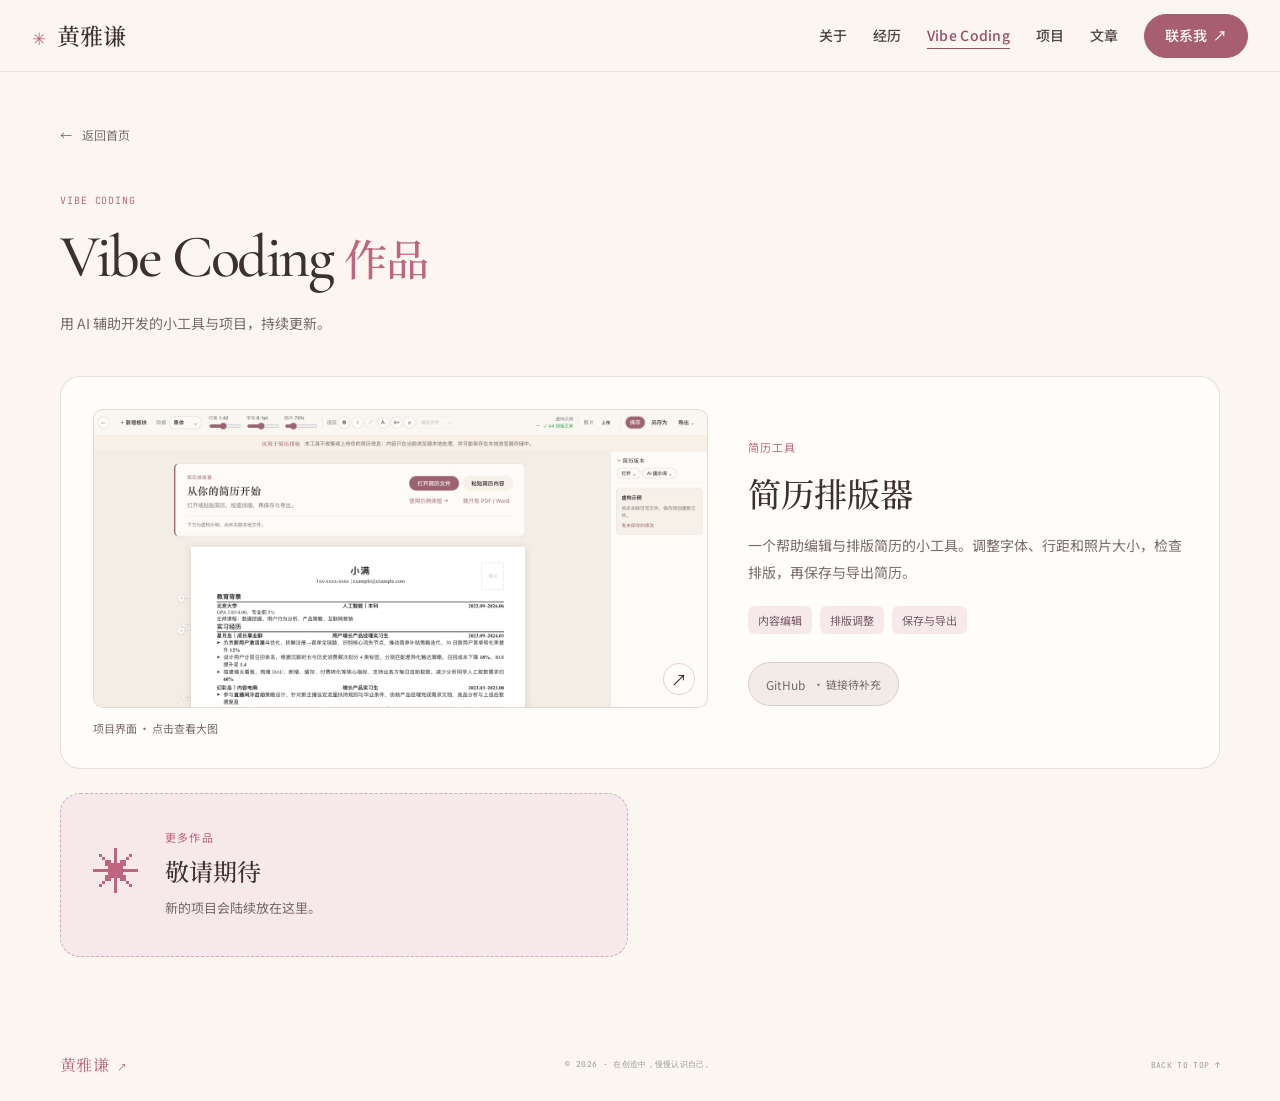
==== public/vibe-coding.html @ 6c808c5a "feat: add vibe coding portfolio page" ====
<!doctype html>
<html lang="zh-CN">
  <head>
    <meta charset="UTF-8" />
    <meta name="viewport" content="width=device-width, initial-scale=1" />
    <meta name="theme-color" content="#fbf7f0" />
    <meta name="description" content="黄雅谦的 Vibe Coding 作品，展示用 AI 辅助开发的简历排版器与持续更新的小工具。" />
    <title>Vibe Coding 作品 — 黄雅谦</title>
    <link rel="preconnect" href="https://fonts.googleapis.com" />
    <link rel="preconnect" href="https://fonts.gstatic.com" crossorigin />
    <link href="https://fonts.googleapis.com/css2?family=Cormorant+Garamond:ital,wght@0,400;0,500;0,600;1,500&family=JetBrains+Mono:wght@300;400;500&family=Noto+Sans+SC:wght@300;400;500;600&family=Noto+Serif+SC:wght@400;500;600&display=swap" rel="stylesheet" />
    <link rel="stylesheet" href="./css/styles.css?v=20261003-role-color" />
    <link rel="stylesheet" href="./css/vibe-coding.css?v=20261012" />
  </head>
  <body>
    <a class="skip-link" href="#main">跳到正文</a>
    <header class="site-header">
      <a class="brand" href="./index.html#about" aria-label="回到首页关于我">
        <span class="brand-mark" aria-hidden="true">✳</span>
        <span class="brand-name">黄雅谦</span>
      </a>
      <button class="menu-toggle" type="button" aria-label="打开导航" aria-expanded="false" aria-controls="site-nav">
        <span></span><span></span><span class="sr-only">打开导航</span>
      </button>
      <nav class="site-nav" id="site-nav" aria-label="主导航">
        <a href="./index.html#about">关于</a>
        <a href="./index.html#internships">经历</a>
        <a href="./vibe-coding.html" aria-current="page">Vibe Coding</a>
        <a href="./index.html#projects">项目</a>
        <a href="./index.html#articles">文章</a>
        <a class="nav-contact" href="./index.html#contact">联系我 <span aria-hidden="true">↗</span></a>
      </nav>
    </header>

    <main class="vibe-page section-pad" id="main">
      <a class="vibe-back" href="./index.html#ai-work"><span aria-hidden="true">←</span> 返回首页</a>
      <div class="vibe-heading">
        <p class="section-index">VIBE CODING</p>
        <h1>Vibe Coding <em>作品</em></h1>
        <p>用 AI 辅助开发的小工具与项目，持续更新。</p>
      </div>

      <section class="vibe-collection" aria-label="Vibe Coding 作品列表">
        <!-- 新增真实项目时，在敬请期待卡片之前添加项目卡片。 -->
        <article class="vibe-project" aria-labelledby="resume-title">
          <figure class="vibe-project-figure">
            <a class="vibe-screenshot" href="./assets/projects/resume-editor.png" target="_blank" rel="noopener noreferrer" aria-label="放大查看简历排版器截图" data-image-preview>
              <img src="./assets/projects/resume-editor.png" alt="简历排版器界面：顶部可调整字体、行距和照片大小，中间显示虚构示例简历，右侧为简历版本栏" width="2912" height="1408" fetchpriority="high" />
              <span class="vibe-zoom" aria-hidden="true">↗</span>
            </a>
            <figcaption>项目界面 · 点击查看大图</figcaption>
          </figure>
          <div class="vibe-project-copy">
            <p class="project-type">简历工具</p>
            <h2 id="resume-title">简历排版器</h2>
            <p>一个帮助编辑与排版简历的小工具。调整字体、行距和照片大小，检查排版，再保存与导出简历。</p>
            <div class="vibe-tags" aria-label="项目功能">
              <span>内容编辑</span><span>排版调整</span><span>保存与导出</span>
            </div>
            <!-- 收到真实仓库地址后，将此禁用按钮替换为链接；不使用空地址或 # 占位。 -->
            <button class="button vibe-github" type="button" disabled>GitHub <span>· 链接待补充</span></button>
          </div>
        </article>

        <article class="vibe-coming" aria-labelledby="coming-title">
          <span class="vibe-coming-mark" aria-hidden="true">✳</span>
          <div>
            <p class="project-type">更多作品</p>
            <h2 id="coming-title">敬请期待</h2>
            <p>新的项目会陆续放在这里。</p>
          </div>
        </article>
      </section>
    </main>

    <dialog class="vibe-lightbox" aria-labelledby="preview-title">
      <div class="vibe-lightbox-heading">
        <h2 id="preview-title">简历排版器 · 项目界面</h2>
        <button class="vibe-lightbox-close" type="button" autofocus>关闭 <span aria-hidden="true">×</span></button>
      </div>
      <img src="./assets/projects/resume-editor.png" alt="简历排版器的完整界面截图，使用虚构示例简历" width="2912" height="1408" />
    </dialog>

    <footer class="site-footer">
      <a href="./index.html#about" class="footer-brand">黄雅谦 <span>↗</span></a>
      <p>© <span id="year">2026</span> · 在创造中，慢慢认识自己。</p>
      <a href="#main" class="back-top">BACK TO TOP ↑</a>
    </footer>
    <script src="./js/main.js?v=20260925-experience"></script>
    <script src="./js/vibe-coding.js?v=20261012"></script>
  </body>
</html>
---- public/css/styles.css ----
:root {
  color-scheme: light;
  --paper: #fbf7f0;
  --white: #fffdf9;
  --ink: #3d3031;
  --muted: #786a69;
  --faint: #a69692;
  --line: rgba(75, 54, 52, .14);
  --line-rose: rgba(190, 101, 129, .28);
  --rose: #be6581;
  --rose-soft: #f6e8eb;
  --serif: "Cormorant Garamond", "Noto Serif SC", "Songti SC", serif;
  --cn-serif: "Noto Serif SC", "Songti SC", serif;
  --sans: "Noto Sans SC", system-ui, sans-serif;
  --mono: "JetBrains Mono", "SFMono-Regular", Consolas, monospace;
  --page: min(1160px, calc(100% - 64px));
}

*, *::before, *::after { box-sizing: border-box; }
html { scroll-behavior: smooth; scroll-padding-top: 76px; }
body { margin: 0; overflow-x: hidden; background: var(--paper); color: var(--ink); font-family: var(--sans); -webkit-font-smoothing: antialiased; }
::selection { color: var(--rose); background: rgba(190, 101, 129, .16); }
a { color: inherit; text-decoration: none; }
button { font: inherit; }
img, svg { display: block; max-width: 100%; }
.sr-only { position: absolute; width: 1px; height: 1px; padding: 0; margin: -1px; overflow: hidden; clip: rect(0, 0, 0, 0); white-space: nowrap; border: 0; }
.skip-link { position: fixed; z-index: 100; top: 12px; left: 12px; padding: 10px 14px; color: var(--white); background: var(--rose); transform: translateY(-160%); }
.skip-link:focus { transform: translateY(0); }
:focus-visible { outline: 2px solid var(--rose); outline-offset: 4px; }

.site-header { position: sticky; z-index: 30; top: 0; display: flex; align-items: center; justify-content: space-between; min-height: 72px; padding: 0 max(32px, calc((100vw - 1300px) / 2)); border-bottom: 1px solid rgba(75, 54, 52, .1); background: rgba(251, 247, 240, .92); backdrop-filter: blur(14px); }
.brand { display: inline-flex; align-items: baseline; gap: 11px; min-width: 250px; }
.brand-mark { color: var(--rose); font-size: 17px; }
.brand-name { color: var(--ink); font-family: var(--cn-serif); font-size: 23px; font-weight: 500; }
.site-nav { display: flex; align-items: center; gap: clamp(18px, 2vw, 28px); color: #4e4547; font-family: var(--sans); font-size: 14px; font-weight: 500; letter-spacing: .02em; line-height: 1.5; }
.site-nav a { display: inline-flex; min-height: 44px; align-items: center; white-space: nowrap; transition: color .2s ease, background .2s ease; }
.site-nav a:hover, .site-nav a:focus-visible { color: #9e4d6a; }
.site-nav .nav-contact { justify-content: center; padding: 9px 20px; border: 1px solid #a75e70; border-radius: 999px; color: var(--white); background: #a75e70; }
.site-nav .nav-contact:hover, .site-nav .nav-contact:focus-visible { border-color: #8e4d5e; color: var(--white); background: #8e4d5e; }
.nav-contact span { margin-left: 5px; }
.menu-toggle { display: none; }

h1 em, h2 em, h3 em { display: inline-block; color: var(--rose); font-family: var(--cn-serif); font-size: 1em; font-style: normal; font-weight: 500; letter-spacing: -.025em; line-height: 1.05; }
.section-pad { padding: 108px max(32px, calc((100vw - 1160px) / 2)); }
.section-index, .section-kicker, .project-type, .scroll-cue, .portrait-caption, .contact-side > span, .site-footer, .edit-note { font-family: var(--mono); font-size: 10px; font-weight: 400; letter-spacing: .09em; }
.section-index { margin: 0 0 18px; color: var(--rose); font-size: 9px; }
.section-index span { margin-left: 8px; color: #9a9a9a; }
.section-kicker { display: flex; align-items: center; gap: 13px; margin: 0 0 48px; color: var(--rose); font-size: 9px; }
.section-kicker i { width: 44px; height: 1px; background: var(--line-rose); }
.section-kicker span:last-child { color: #8a8a8a; }

.about { position: relative; display: flex; min-height: min(820px, calc(100svh - 72px)); flex-direction: column; justify-content: center; padding-top: 72px; padding-bottom: 110px; }
.about .section-kicker { gap: 10px; margin-bottom: 38px; color: #8f6970; font-size: 10px; }
.about .section-kicker span:first-child { font-family: var(--sans); font-size: 24px; line-height: .6; }
.about .section-kicker span:last-child { color: #817a77; }
.about-grid { display: grid; grid-template-columns: minmax(0, 1.22fr) minmax(280px, .78fr); align-items: center; gap: clamp(54px, 8vw, 110px); }
.portrait-card { position: relative; width: min(100%, 390px); aspect-ratio: 4 / 5; margin: 0 0 0 auto; padding: 18px; border: 1px solid #e7dacb; border-radius: 24px; background-color: #f4ecde; background-image: linear-gradient(rgba(160, 135, 116, .13) 1px, transparent 1px), linear-gradient(90deg, rgba(160, 135, 116, .13) 1px, transparent 1px); background-size: 24px 24px; box-shadow: 0 18px 40px rgba(78, 60, 52, .09); }
.portrait-art { position: relative; display: grid; width: 100%; height: calc(100% - 74px); place-items: center; overflow: hidden; border-radius: 16px; background: #f2e6e3; }
.portrait-photo { position: absolute; inset: 0; width: 100%; height: 100%; object-fit: cover; object-position: center 27%; }
.portrait-caption { position: absolute; right: 12px; bottom: 12px; z-index: 1; padding: 6px 8px; border-radius: 999px; color: #6b5d5b; background: rgba(255, 253, 249, .9); font-size: 8px; }
.portrait-corner { position: absolute; right: 18px; bottom: 16px; left: 18px; padding: 10px 16px; border: 1px solid #e8dfd3; border-radius: 14px; color: #7b6267; background: rgba(255, 253, 249, .97); font-family: var(--cn-serif); font-size: 11px; line-height: 1.6; box-shadow: 0 4px 12px rgba(78, 60, 52, .05); }
.about-copy { max-width: 650px; }
.about h1 { margin: 0; font-family: var(--cn-serif); font-size: clamp(28px, 2.6vw, 36px); font-weight: 400; letter-spacing: -.04em; line-height: 1.3; }
.about h1 em { color: #252122; }
.about-role { display: grid; grid-template-columns: max-content max-content; column-gap: .18em; row-gap: 4px; width: max-content; max-width: 100%; margin: 12px 0 0; color: #a75e70; font-family: var(--serif); font-size: clamp(46px, 5vw, 68px); font-weight: 500; letter-spacing: -.035em; line-height: .98; }
.about-role .role-product { grid-column: 1; grid-row: 1; }
.about-role .role-manager { grid-column: 2; grid-row: 1; }
.about-role .role-dot { grid-column: 1; grid-row: 2; justify-self: end; margin-right: .3em; font-style: italic; }
.about-role .role-project { grid-column: 2; grid-row: 2; font-style: italic; white-space: nowrap; }
.about-text { max-width: 650px; margin: 28px 0 0; color: #57514f; font-size: 15px; line-height: 1.8; }
.about-education { color: var(--ink); font-size: 16px; font-weight: 500; }
.about-experience { margin-top: 12px; }
.about-experience a { color: #716b6b; transition: color .2s ease; }
.about-experience a:hover, .about-experience a:focus-visible { color: #252122; }
.about-experience a:focus-visible { outline-color: #252122; }
.tag-list { display: flex; flex-wrap: wrap; gap: 8px; margin-top: 22px; }
.tag-list span { padding: 7px 13px; border: 1px solid #e2dad4; border-radius: 999px; color: #726c69; background: #f0ebe5; font-family: var(--sans); font-size: 11px; letter-spacing: .02em; }
.hero-actions { display: flex; flex-wrap: wrap; gap: 12px; margin-top: 32px; }
.hero-actions .button { min-height: 50px; padding-inline: 22px; border-radius: 999px; font-size: 13px; }
.hero-actions .button-primary { border-color: #2c2626; background: #2c2626; }
.hero-actions .button-primary:hover { border-color: #534849; background: #534849; }
.hero-actions .button-quiet { border-color: #ded5ce; color: #544e4c; background: transparent; }
.hero-actions .button-quiet:hover { border-color: #b9a9a5; color: #2c2626; background: #f5efea; }
.button { display: inline-flex; align-items: center; justify-content: center; gap: 16px; min-height: 44px; padding: 0 17px; border: 1px solid var(--rose); font-size: 12px; transition: background .2s ease, color .2s ease, transform .2s ease; }
.button:hover { transform: translateY(-2px); }
.button-primary { color: var(--white); background: var(--rose); }
.button-primary:hover { background: #a64f6d; }
.button-quiet { color: var(--rose); background: rgba(255, 255, 255, .4); }
.button-quiet:hover { color: var(--white); background: var(--rose); }
.scroll-cue { position: absolute; bottom: 28px; left: max(32px, calc((100vw - 1160px) / 2)); display: inline-flex; align-items: center; gap: 14px; color: #888; font-size: 8px; }
.scroll-cue i { display: grid; width: 26px; height: 26px; place-items: center; border: 1px solid var(--line-rose); border-radius: 50%; color: var(--rose); font-size: 14px; font-style: normal; }

@media (min-width: 1200px) {
  .about-education { white-space: nowrap; }
}

.section-heading h2, .articles-heading h2, .contact h2 { margin: 0; font-family: var(--cn-serif); font-size: clamp(40px, 5vw, 62px); font-weight: 400; letter-spacing: -.045em; line-height: 1.27; }

.internships { min-height: 650svh; padding: 0; scroll-margin-top: -76px; overflow: clip; border-top: 1px solid var(--line); background: #f7f1e9; }
.internships-sticky { position: sticky; top: 0; display: flex; width: 100%; height: 100svh; align-items: center; justify-content: center; overflow: hidden; }
.internships-heading { position: absolute; z-index: 10; top: clamp(76px, 8vh, 92px); left: 50%; width: min(520px, calc(100% - 48px)); text-align: center; transform: translateX(-50%); pointer-events: none; }
.internships-heading .section-index { justify-content: center; margin-bottom: 9px; }
.internships-heading h2 { margin: 0; font-family: var(--cn-serif); font-size: clamp(34px, 3vw, 40px); font-weight: 500; letter-spacing: -.045em; line-height: 1.08; }
.internships-heading > p:last-child { max-width: 460px; margin: 8px auto 0; color: #817472; font-size: 10px; line-height: 1.65; }

.experience-timeline { --timeline-count: 6; --timeline-inset: 8.333%; --timeline-progress: 0%; position: absolute; z-index: 14; right: 0; bottom: 0; left: 0; padding: 28px max(32px, calc((100vw - 1080px) / 2)) 12px; color: var(--muted); background: linear-gradient(to bottom, rgba(247, 241, 233, 0), rgba(247, 241, 233, .9) 32%, #f7f1e9 76%); }
.experience-timeline-heading { display: flex; justify-content: space-between; margin: 0 3px 10px; color: #756665; font-family: var(--sans); font-size: 10px; font-weight: 500; letter-spacing: .08em; line-height: 1.2; }
.experience-timeline-swipe { display: none; }
.experience-timeline-track { min-width: 0; }
.experience-timeline-list { position: relative; display: grid; grid-template-columns: repeat(var(--timeline-count), minmax(0, 1fr)); margin: 0; padding: 0; list-style: none; }
.experience-timeline-list::before, .experience-timeline-list::after { position: absolute; z-index: 0; top: 5px; left: var(--timeline-inset); height: 1px; content: ""; }
.experience-timeline-list::before { right: var(--timeline-inset); background: linear-gradient(90deg, rgba(190, 101, 129, .08), rgba(190, 101, 129, .38) 50%, rgba(190, 101, 129, .08)); }
.experience-timeline-list::after { width: var(--timeline-progress); background: linear-gradient(90deg, rgba(190, 101, 129, .28), var(--rose)); transition: width .32s ease; }
.experience-timeline-list li { min-width: 0; }
.experience-timeline-list a { position: relative; z-index: 1; display: grid; justify-items: center; min-width: 0; padding: 0 5px 2px; color: #756968; text-align: center; }
.experience-timeline-list a:focus-visible { border-radius: 6px; outline: 2px solid var(--rose); outline-offset: 2px; }
.experience-timeline-dot { position: relative; z-index: 1; width: 11px; height: 11px; border: 2px solid #f7f1e9; border-radius: 50%; background: #c99da9; box-shadow: 0 0 0 1px rgba(190, 101, 129, .42); transition: background .24s ease, box-shadow .24s ease, transform .24s ease; }
.experience-timeline-date { min-height: 14px; margin-top: 7px; color: #776969; font-family: var(--mono); font-size: 10px; font-weight: 400; line-height: 1.4; white-space: nowrap; transition: color .24s ease; }
.experience-date-range { display: none; }
.experience-timeline-list strong { overflow: hidden; max-width: 100%; margin-top: 2px; color: #685c5a; font-family: var(--sans); font-size: 13px; font-weight: 500; line-height: 1.4; text-overflow: ellipsis; white-space: nowrap; transition: color .24s ease, font-size .24s ease; }
.experience-timeline-list small { min-height: 15px; margin-top: 1px; color: #776568; font-size: 10px; font-weight: 500; line-height: 1.5; opacity: 0; transition: opacity .24s ease; }
.experience-timeline-list a:hover strong, .experience-timeline-list a[aria-current="true"] strong { color: var(--ink); }
.experience-timeline-list a:hover .experience-timeline-dot, .experience-timeline-list a[aria-current="true"] .experience-timeline-dot { background: var(--rose); box-shadow: 0 0 0 1px rgba(190, 101, 129, .62), 0 0 0 5px rgba(190, 101, 129, .12); transform: scale(1.12); }
.experience-timeline-list a[aria-current="true"] .experience-date-start { display: none; }
.experience-timeline-list a[aria-current="true"] .experience-date-range { display: inline; }
.experience-timeline-list a[aria-current="true"] .experience-timeline-date { color: #9e4d6a; }
.experience-timeline-list a[aria-current="true"] strong { font-size: 16px; font-weight: 600; }
.experience-timeline-list a[aria-current="true"] small { color: #9e4d6a; opacity: 1; }
.experience-timeline-list a.experience-education .experience-timeline-dot { background: #9990a9; box-shadow: 0 0 0 1px rgba(112, 98, 140, .42); }
.experience-timeline-list a.experience-education[aria-current="true"] .experience-timeline-dot, .experience-timeline-list a.experience-education:hover .experience-timeline-dot { background: #75658e; box-shadow: 0 0 0 1px rgba(112, 98, 140, .6), 0 0 0 5px rgba(112, 98, 140, .12); }
.experience-timeline-list a.experience-education[aria-current="true"] .experience-timeline-date, .experience-timeline-list a.experience-education[aria-current="true"] small { color: #75658e; }

.circular-gallery { --gallery-radius: 460px; position: relative; display: flex; width: 100%; height: 100%; align-items: center; justify-content: center; perspective: 2000px; }
.circular-gallery-ring { --gallery-rotation: 0deg; position: relative; width: 100%; height: 100%; transform: rotateY(var(--gallery-rotation)); transform-style: preserve-3d; will-change: transform; }
.circular-gallery-card { --item-angle: 0deg; --item-opacity: 1; --photo-fade-height: 26px; position: absolute; top: 50%; left: 50%; display: grid; grid-template-rows: 70% 30%; width: 300px; height: 400px; margin-top: -200px; margin-left: -150px; overflow: hidden; border: 1px solid rgba(190, 101, 129, .2); border-radius: 10px; opacity: var(--item-opacity); color: #3e3435; background: #fffdf9; box-shadow: 0 28px 72px rgba(58, 38, 45, .2); transform: rotateY(var(--item-angle)) translateZ(var(--gallery-radius)); transform-style: preserve-3d; transition: opacity .3s linear; will-change: transform, opacity; }
.circular-gallery-card:nth-child(1) { --item-angle: 0deg; }
.circular-gallery-card:nth-child(2) { --item-angle: -60deg; }
.circular-gallery-card:nth-child(3) { --item-angle: -120deg; }
.circular-gallery-card:nth-child(4) { --item-angle: -180deg; }
.circular-gallery-card:nth-child(5) { --item-angle: -240deg; }
.circular-gallery-card:nth-child(6) { --item-angle: -300deg; }
.circular-gallery-card > img { position: relative; z-index: 0; width: 100%; height: 100%; min-height: 0; object-fit: cover; }
.circular-gallery-card::before { position: absolute; z-index: 1; top: calc(70% - var(--photo-fade-height)); right: 0; left: 0; height: var(--photo-fade-height); pointer-events: none; content: ""; background: linear-gradient(to bottom, transparent, rgba(255, 253, 249, .25) 40%, rgba(255, 253, 249, .72) 75%, #fffdf9); -webkit-backdrop-filter: blur(5px); backdrop-filter: blur(5px); -webkit-mask-image: linear-gradient(to bottom, transparent, #000 45%); mask-image: linear-gradient(to bottom, transparent, #000 45%); }
.circular-gallery-badge { position: absolute; z-index: 2; top: 12px; left: 12px; padding: 5px 8px; border: 1px solid rgba(190, 101, 129, .2); border-radius: 999px; color: #6f555d; background: rgba(255, 253, 249, .92); box-shadow: 0 5px 16px rgba(58, 38, 45, .1); font-family: var(--sans); font-size: 8px; font-weight: 600; letter-spacing: .04em; line-height: 1; backdrop-filter: blur(8px); }
.circular-gallery-card.is-education .circular-gallery-badge { border-color: rgba(112, 98, 140, .3); color: #66577e; background: rgba(249, 247, 253, .94); }
.circular-gallery-card.is-education .circular-gallery-meta { color: #75658e; }
.circular-gallery-caption { position: relative; z-index: 1; min-height: 0; padding: 11px 16px 12px; color: #3e3435; background: #fffdf9; }
.circular-gallery-meta { margin: 0 0 4px; color: #9b6b79; font-family: var(--mono); font-size: 7px; font-weight: 500; letter-spacing: .06em; line-height: 1.2; }
.circular-gallery-caption h3 { overflow: hidden; margin: 0; color: #3e3435; font-family: var(--cn-serif); font-size: 19px; font-weight: 600; letter-spacing: -.025em; line-height: 1.08; text-overflow: ellipsis; white-space: nowrap; }
.circular-gallery-caption em { display: block; overflow: hidden; margin-top: 3px; color: #6e5f5e; font-family: var(--sans); font-size: 10px; font-style: normal; font-weight: 500; line-height: 1.25; text-overflow: ellipsis; white-space: nowrap; }
.circular-gallery-outcome { display: -webkit-box; overflow: hidden; margin: 6px 0 0; color: #7b6c69; font-size: 8px; line-height: 1.4; -webkit-box-orient: vertical; -webkit-line-clamp: 2; }

.internships.gallery-reduced { min-height: auto; padding: 108px max(32px, calc((100vw - 1160px) / 2)); }
.internships.gallery-reduced .internships-sticky { position: static; display: block; height: auto; overflow: visible; }
.internships.gallery-reduced .internships-heading { position: static; width: auto; margin-bottom: 44px; transform: none; }
.internships.gallery-reduced .experience-timeline { position: static; width: min(1060px, 100%); margin: 0 auto 42px; padding: 0; background: none; }
.internships.gallery-reduced .experience-date-start { display: none; }
.internships.gallery-reduced .experience-date-range { display: inline; }
.internships.gallery-reduced .experience-timeline-list small { opacity: 1; }
.internships.gallery-reduced .circular-gallery { height: auto; perspective: none; }
.internships.gallery-reduced .circular-gallery-ring { display: grid; grid-template-columns: repeat(2, minmax(0, 300px)); justify-content: center; gap: 24px; transform: none; }
.internships.gallery-reduced .circular-gallery-card { position: relative; top: auto; left: auto; width: 100%; height: 400px; margin: 0; opacity: 1; transform: none; }

.ai-work { border-top: 1px solid var(--line); }
.section-heading, .articles-heading { display: grid; grid-template-columns: 1fr minmax(220px, .48fr); align-items: end; gap: 60px; margin-bottom: 45px; }
.section-heading h2, .articles-heading h2 { font-size: clamp(42px, 5.3vw, 66px); }
.section-intro, .articles-heading > p { max-width: 380px; margin: 0 0 7px; color: #747474; font-size: 13px; line-height: 1.9; }
.ai-work-note { position: relative; display: grid; grid-template-columns: 90px 1fr auto; align-items: center; gap: 28px; min-height: 190px; padding: 34px 42px; border: 1px solid var(--line-rose); background: rgba(255, 253, 249, .67); }
.ai-work-mark { display: grid; width: 70px; height: 70px; place-items: center; border: 1px solid var(--line-rose); border-radius: 50%; color: var(--rose); font-family: var(--serif); font-size: 35px; }
.ai-work-note .project-type { margin: 0 0 10px; color: var(--rose); font-size: 8px; letter-spacing: .11em; }
.ai-work-note h3 { margin: 0 0 8px; font-family: var(--cn-serif); font-size: 23px; font-weight: 400; }
.ai-work-note > div > p:last-child { margin: 0; color: #777; font-size: 12px; line-height: 1.8; }
.ai-work-index { align-self: end; color: #aa9594; font-family: var(--mono); font-size: 9px; letter-spacing: .12em; }

.work { border-top: 1px solid var(--line); }
.projects-grid { display: grid; grid-template-columns: repeat(2, minmax(0, 1fr)); gap: 18px; align-items: stretch; }
.project { min-width: 0; }
.project-feature { border: 1px solid rgba(23, 23, 23, .13); background: rgba(255, 255, 255, .5); }
.project-copy { display: flex; height: 100%; flex-direction: column; padding: clamp(24px, 2.8vw, 34px); }
.project-type { margin: 0 0 19px; color: var(--rose); font-size: 9px; letter-spacing: .11em; }
.project-copy h3 { margin: 0 0 17px; font-family: var(--cn-serif); font-size: clamp(28px, 3vw, 38px); font-weight: 400; line-height: 1.35; }
.project-copy h3 em { font-size: .82em; }
.project-copy > p:not(.project-type) { margin: 0; color: #625c5c; font-size: 13px; line-height: 1.85; }
.project-details { display: grid; grid-template-columns: 1fr 1fr; gap: 15px; margin-top: auto; padding-top: 24px; border-top: 1px solid var(--line); }
.project-details div { display: grid; gap: 6px; }
.project-details span { color: #777070; font-family: var(--mono); font-size: 9px; }
.project-details strong { color: #3f393a; font-size: 11px; font-weight: 400; }
.project-button { align-self: flex-start; margin-top: 24px; }
.edit-note { margin: 23px 0 0; color: #999; font-size: 8px; letter-spacing: .03em; }
.edit-note span { margin-right: 6px; color: var(--rose); }

.articles { border-top: 1px solid var(--line); background: #f7f1e9; }
.articles-heading { margin-bottom: 38px; }
.article-empty { display: flex; align-items: center; gap: 20px; padding: 28px 30px; border: 1px dashed var(--line-rose); color: #777; background: rgba(255, 253, 249, .56); }
.article-empty > span { color: var(--rose); font-family: var(--cn-serif); font-size: 30px; }
.article-empty h3 { margin: 0 0 5px; color: var(--ink); font-family: var(--cn-serif); font-size: 19px; font-weight: 400; }
.article-empty p { margin: 0; font-size: 11px; line-height: 1.8; }

.contact { position: relative; display: grid; grid-template-columns: 1fr minmax(180px, .35fr); gap: 50px; overflow: hidden; border-top: 1px solid var(--line); background: #f4e8e7; }
.contact-mark { position: absolute; top: -127px; right: 11%; color: rgba(198, 111, 137, .06); font-size: 380px; line-height: 1; pointer-events: none; }
.contact-copy, .contact-side { position: relative; z-index: 1; }
.contact h2 { font-size: clamp(44px, 6.6vw, 78px); line-height: 1.23; }
.contact-copy > p:not(.section-index) { margin: 20px 0 22px; color: #777; font-size: 12px; }
.contact-button { min-width: 195px; justify-content: space-between; }
.contact-side { align-self: end; display: grid; gap: 0; margin-bottom: 6px; }
.contact-side > span { margin-bottom: 15px; color: #999; font-size: 8px; }
.contact-side a { display: flex; justify-content: space-between; padding: 12px 0; border-bottom: 1px solid rgba(23, 23, 23, .12); color: #595959; font-family: var(--serif); font-size: 17px; transition: color .2s ease; }
.contact-side a:hover { color: var(--rose); }
.contact-side a i { color: var(--rose); font-family: var(--sans); font-size: 11px; font-style: normal; }
.contact-handle { display: grid; gap: 5px; margin: 14px 0 0; color: #8b7778; font-family: var(--mono); font-size: 9px; letter-spacing: .08em; }
.contact-handle strong { color: var(--ink); font-family: var(--serif); font-size: 17px; font-weight: 400; letter-spacing: .04em; }
.contact-side small { margin-top: 11px; color: #999; font-size: 9px; }
.site-footer { display: flex; align-items: center; justify-content: space-between; gap: 18px; min-height: 72px; padding: 10px max(32px, calc((100vw - 1160px) / 2)); color: #999; font-size: 8px; letter-spacing: .04em; }
.site-footer p { margin: 0; }
.footer-brand { color: var(--rose); font-family: var(--serif); font-size: 16px; }
.footer-brand span { margin-left: 4px; font-family: var(--sans); font-size: 10px; }
.back-top { transition: color .2s ease; }
.back-top:hover { color: var(--rose); }

.reveal { opacity: 0; transform: translateY(18px); transition: opacity .7s ease, transform .7s cubic-bezier(.2, .7, .2, 1); }
.reveal.is-visible { opacity: 1; transform: translateY(0); }
.project-feature.reveal { transition: opacity .7s ease, transform .7s cubic-bezier(.2, .7, .2, 1), translate .28s ease, box-shadow .28s ease, border-color .28s ease; }

@media (hover: hover) and (prefers-reduced-motion: no-preference) {
  .project-feature:hover { translate: 0 -3px; border-color: rgba(190, 101, 129, .38); box-shadow: 0 14px 32px rgba(58, 38, 45, .08); }
}

@media (max-width: 1020px) {
  .site-header { min-height: 64px; padding-inline: 24px; }
  .brand { min-width: auto; }
  .menu-toggle { display: flex; flex-direction: column; align-items: flex-end; justify-content: center; gap: 5px; width: 44px; height: 44px; padding: 10px; border: 1px solid rgba(190, 101, 129, .55); color: #9e4d6a; background: transparent; }
  .menu-toggle > span:not(.sr-only) { width: 20px; height: 1px; background: currentColor; transition: transform .2s ease; }
  .menu-toggle[aria-expanded="true"] > span:first-child { transform: translateY(3px) rotate(45deg); }
  .menu-toggle[aria-expanded="true"] > span:nth-child(2) { transform: translateY(-3px) rotate(-45deg); }
  .site-nav { position: absolute; top: calc(100% + 1px); right: 0; left: 0; display: none; align-items: stretch; flex-direction: column; gap: 0; padding: 8px 24px 16px; border-bottom: 1px solid var(--line); background: var(--paper); box-shadow: 0 14px 24px rgba(74, 49, 51, .08); }
  .site-nav.is-open { display: flex; }
  .site-nav a { min-height: 48px; padding: 13px 0; border-bottom: 1px solid rgba(23, 23, 23, .08); font-size: 16px; }
  .site-nav .nav-contact { margin-top: 10px; padding: 12px; border: 1px solid rgba(190, 101, 129, .55); text-align: center; }
  .section-pad { padding: 88px 8vw; }
  .projects-grid { grid-template-columns: 1fr; }
  .about { min-height: auto; padding-top: 62px; padding-bottom: 106px; }
  .about-grid { grid-template-columns: minmax(0, 1.22fr) minmax(220px, .78fr); gap: 50px; }
  .about-role { font-size: clamp(38px, 4.4vw, 46px); }
  .internships { padding: 0; }
  .internships-sticky { padding: 0; }
  .project-copy { padding: 24px; }
  .site-footer { padding-inline: 8vw; }
}

@media (max-width: 820px) {
  .about-grid { grid-template-columns: 1fr; gap: 40px; }
  .portrait-card { width: min(78%, 340px); margin-inline: auto; }
  .circular-gallery { --gallery-radius: 340px; }
}

@media (min-width: 641px) and (max-width: 980px) {
  .experience-timeline-list a[aria-current="true"] .experience-date-range { font-size: clamp(8px, 1.1vw, 9px); }
}

@media (min-width: 641px) and (max-height: 780px) {
  .internships-heading { top: 72px; }
  .experience-timeline { padding-top: 18px; padding-bottom: 8px; }
  .experience-timeline-heading { margin-bottom: 6px; }
  .circular-gallery-card { top: 54%; width: 220px; height: 293px; margin-top: -146.5px; margin-left: -110px; }
  .circular-gallery-badge { top: 8px; left: 8px; padding: 4px 7px; font-size: 7px; }
  .circular-gallery-caption { padding: 8px 12px 9px; }
  .circular-gallery-meta { margin-bottom: 3px; font-size: 6px; }
  .circular-gallery-caption h3 { font-size: 16px; }
  .circular-gallery-caption em { margin-top: 2px; font-size: 9px; }
  .circular-gallery-outcome { margin-top: 4px; font-size: 7px; line-height: 1.35; -webkit-line-clamp: 1; }
}

@media (min-width: 641px) and (max-height: 680px) {
  .internships-heading > p:last-child { display: none; }
  .circular-gallery-card { --photo-fade-height: 18px; width: 190px; height: 253px; margin-top: -126.5px; margin-left: -95px; }
  .circular-gallery-outcome { display: none; }
}

@media (max-width: 640px) {
  :root { --page: calc(100% - 40px); }
  html { scroll-padding-top: 62px; }
  .site-header { min-height: 62px; padding-inline: 20px; }
  .brand { gap: 8px; }
  .brand-mark { font-size: 14px; }
  .brand-name { font-size: 20px; }
  .site-nav { padding-inline: 20px; }
  .section-pad { padding: 72px 20px; }
  .about { padding-top: 48px; padding-bottom: 87px; }
  .section-kicker { gap: 9px; margin-bottom: 32px; font-size: 8px; }
  .section-kicker i { width: 26px; }
  .about-grid { grid-template-columns: 1fr; gap: 38px; }
  .about .section-kicker { margin-bottom: 26px; }
  .about-copy { padding-inline: 4px; }
  .about h1 { font-size: clamp(28px, 7vw, 34px); }
  .about-role { margin-top: 10px; font-size: clamp(30px, 8.5vw, 42px); }
  .about-text { margin-top: 22px; font-size: 15px; line-height: 1.8; }
  .about-education { font-size: 16px; }
  .about-experience { margin-top: 12px; }
  .tag-list { gap: 6px; margin-top: 20px; }
  .tag-list span { padding: 7px 11px; font-size: 10px; }
  .hero-actions { align-items: stretch; flex-direction: column; max-width: 280px; margin-top: 22px; }
  .button { justify-content: space-between; }
  .portrait-card { width: min(90%, 340px); margin-inline: auto; }
  .portrait-corner { right: 18px; bottom: 16px; left: 18px; padding: 8px 12px; font-size: 10px; }
  .scroll-cue { bottom: 24px; left: 20px; gap: 9px; font-size: 7px; }
  .scroll-cue i { width: 22px; height: 22px; }
  .internships { min-height: 650svh; padding: 0; scroll-margin-top: -62px; }
  .internships-sticky { padding: 0; }
  .section-heading h2, .articles-heading h2 { font-size: clamp(37px, 11vw, 53px); }
  .section-intro, .articles-heading > p { font-size: 12px; }
  .internships-heading { top: 72px; width: calc(100% - 40px); }
  .internships-heading .section-index { margin-bottom: 7px; font-size: 7px; }
  .internships-heading h2 { font-size: 30px; }
  .internships-heading > p:last-child { max-width: 340px; margin-top: 7px; font-size: 9px; line-height: 1.6; }
  .experience-timeline { padding: 21px 0 8px; }
  .experience-timeline-heading { margin: 0 16px 7px; font-size: 9px; }
  .experience-timeline-direction { display: none; }
  .experience-timeline-swipe { display: inline; }
  .experience-timeline-track { overflow-x: auto; overscroll-behavior-inline: contain; scrollbar-color: rgba(190, 101, 129, .45) transparent; scrollbar-width: thin; }
  .experience-timeline-list { min-width: calc(var(--timeline-count) * 132px); padding-bottom: 3px; }
  .experience-timeline-list a { padding-inline: 3px; }
  .experience-timeline-date { margin-top: 6px; font-size: 9px; }
  .experience-timeline-list a[aria-current="true"] .experience-date-range { font-size: 8px; }
  .experience-timeline-list strong { font-size: 12px; }
  .experience-timeline-list a[aria-current="true"] strong { font-size: 14px; }
  .experience-timeline-list small { font-size: 9px; }
  .circular-gallery { --gallery-radius: 220px; perspective: 1600px; }
  .circular-gallery-card { top: 55%; width: 250px; height: 334px; margin-top: -167px; margin-left: -125px; backface-visibility: hidden; }
  .circular-gallery-badge { top: 9px; left: 9px; padding: 4px 7px; font-size: 7px; }
  .circular-gallery-caption { padding: 9px 12px 10px; }
  .circular-gallery-meta { margin-bottom: 3px; font-size: 6px; }
  .circular-gallery-caption h3 { font-size: 17px; }
  .circular-gallery-caption em { margin-top: 2px; font-size: 9px; }
  .circular-gallery-outcome { margin-top: 4px; font-size: 7px; line-height: 1.35; -webkit-line-clamp: 1; }
  .internships.gallery-reduced { min-height: auto; padding: 72px 20px; }
  .internships.gallery-reduced .circular-gallery-ring { grid-template-columns: minmax(0, 300px); }
  .internships.gallery-reduced .circular-gallery-card { top: auto; left: auto; width: 100%; height: 400px; margin: 0; }
  .section-heading, .articles-heading { grid-template-columns: 1fr; gap: 17px; margin-bottom: 32px; }
  .ai-work-note { grid-template-columns: 1fr auto; gap: 18px; padding: 25px 21px; }
  .ai-work-mark { width: 48px; height: 48px; font-size: 25px; }
  .ai-work-note > div { grid-column: 1 / -1; grid-row: 2; }
  .ai-work-index { grid-column: 2; grid-row: 1; }
  .ai-work-note h3 { font-size: 20px; }
  .project-copy { padding: 24px 18px; }
  .project-copy h3 { font-size: 28px; }
  .project-details { gap: 10px; }
  .edit-note { font-size: 7px; line-height: 1.7; }
  .article-empty { align-items: flex-start; padding: 20px; }
  .contact { grid-template-columns: 1fr; gap: 40px; }
  .contact-mark { top: -75px; right: -20px; font-size: 250px; }
  .contact h2 { font-size: clamp(42px, 12vw, 62px); }
  .contact-side { max-width: 320px; }
  .site-footer { align-items: flex-start; flex-wrap: wrap; gap: 10px 16px; padding: 17px 20px; font-size: 7px; }
  .site-footer p { order: 3; flex-basis: 100%; }
}

@media (max-width: 640px) and (max-height: 700px) {
  .internships-heading { top: 68px; }
  .internships-heading > p:last-child { display: none; }
  .experience-timeline { padding-top: 14px; padding-bottom: 5px; }
  .circular-gallery-card { top: 54%; width: 220px; height: 294px; margin-top: -147px; margin-left: -110px; }
  .internships.gallery-reduced .circular-gallery-card { top: auto; }
}

@media (prefers-reduced-motion: reduce) {
  *, *::before, *::after { scroll-behavior: auto !important; animation-duration: .01ms !important; animation-iteration-count: 1 !important; transition-duration: .01ms !important; }
  .reveal { opacity: 1; transform: none; }
}
---- public/css/vibe-coding.css ----
/* 首页入口和独立作品页共用全站颜色、字体与导航。 */
.vibe-home-preview { display: grid; grid-template-columns: minmax(0, 1fr) minmax(0, 1fr); align-items: center; gap: 40px; padding: 28px; border: 1px solid var(--line-rose); border-radius: 18px; background: var(--white); }
.vibe-home-image { overflow: hidden; border: 1px solid var(--line); border-radius: 10px; }
.vibe-home-image img { width: 100%; height: auto; }
.vibe-home-preview .project-type { margin-bottom: 12px; }
.vibe-home-preview h3 { margin: 0 0 12px; font-family: var(--cn-serif); font-size: 28px; font-weight: 500; }
.vibe-home-preview p:not(.project-type) { margin: 0 0 24px; color: var(--muted); font-size: 13px; line-height: 1.9; }
.vibe-home-preview .button { border-radius: 999px; }

.vibe-page { min-height: calc(100svh - 144px); padding-top: 40px; padding-bottom: 72px; }
.vibe-back { display: inline-flex; align-items: center; gap: 10px; min-height: 44px; color: var(--muted); font-size: 12px; }
.vibe-back:hover { color: var(--rose); }
.vibe-heading { margin: 38px 0 40px; }
.vibe-heading .section-index { margin-bottom: 14px; font-size: 10px; }
.vibe-heading h1 { margin: 0; font-family: var(--serif); font-size: clamp(42px, 4.7vw, 64px); font-weight: 500; letter-spacing: -.04em; line-height: 1.2; }
.vibe-heading h1 em { font-size: .72em; }
.vibe-heading > p:last-child { margin: 18px 0 0; color: var(--muted); font-size: 14px; line-height: 1.8; }
.vibe-page + .site-footer { border-top: 1px solid var(--line); }
.vibe-page ~ .site-footer .back-top { white-space: nowrap; }
.site-nav a[aria-current="page"] { color: #9e4d6a; text-decoration: underline; text-underline-offset: 7px; }
.vibe-collection { display: grid; gap: 24px; }
.vibe-project { display: grid; grid-template-columns: minmax(0, 1.4fr) minmax(0, 1fr); align-items: center; gap: 40px; padding: 32px; border: 1px solid var(--line); border-radius: 20px; background: var(--white); }
.vibe-project-figure { min-width: 0; margin: 0; }
.vibe-screenshot { position: relative; display: block; overflow: hidden; border: 1px solid var(--line); border-radius: 10px; background: var(--paper); cursor: zoom-in; }
.vibe-screenshot img { width: 100%; height: auto; }
.vibe-zoom { position: absolute; right: 12px; bottom: 12px; display: grid; width: 32px; height: 32px; place-items: center; border: 1px solid var(--line-rose); border-radius: 50%; color: var(--ink); background: var(--white); transition: background .2s ease; }
.vibe-screenshot:hover .vibe-zoom { background: var(--rose-soft); }
.vibe-project-figure figcaption { margin-top: 12px; color: var(--muted); font-size: 11px; }
.vibe-project-copy { min-width: 0; padding-block: 8px; }
.vibe-project-copy .project-type { margin-bottom: 16px; font-family: var(--sans); font-size: 11px; }
.vibe-project-copy h2 { margin: 0 0 16px; font-family: var(--cn-serif); font-size: clamp(26px, 2.6vw, 34px); font-weight: 500; line-height: 1.35; }
.vibe-project-copy > p:not(.project-type) { margin: 0; color: var(--muted); font-size: 14px; line-height: 1.95; }
.vibe-tags { display: flex; flex-wrap: wrap; gap: 8px; margin: 20px 0 28px; }
.vibe-tags span { padding: 6px 10px; border-radius: 6px; color: #775c65; background: var(--rose-soft); font-size: 11px; }
.vibe-github { gap: 8px; border-radius: 999px; }
.vibe-github:disabled { border-color: #d9ceca; color: #786a69; background: #f2ece6; cursor: not-allowed; transform: none; }
.vibe-github span { font-size: 11px; }
.vibe-coming { display: flex; align-items: center; gap: 24px; width: min(100%, 568px); min-height: 164px; padding: 28px 32px; border: 1px dashed #cfadba; border-radius: 20px; background: var(--rose-soft); }
.vibe-coming-mark { color: var(--rose); font-family: var(--serif); font-size: 48px; }
.vibe-coming .project-type { margin-bottom: 8px; font-family: var(--sans); font-size: 11px; }
.vibe-coming h2 { margin: 0 0 8px; font-family: var(--cn-serif); font-size: 24px; font-weight: 500; }
.vibe-coming p:last-child { margin: 0; color: var(--muted); font-size: 13px; line-height: 1.8; }

.vibe-lightbox { width: min(1440px, calc(100vw - 32px)); max-height: calc(100svh - 32px); padding: 18px; border: 1px solid var(--line-rose); border-radius: 16px; color: var(--ink); background: var(--white); }
.vibe-lightbox::backdrop { background: rgba(40, 30, 34, .65); }
.vibe-lightbox-heading { display: flex; align-items: center; justify-content: space-between; gap: 12px; margin-bottom: 16px; }
.vibe-lightbox-heading h2 { margin: 0; font-size: 14px; font-weight: 500; }
.vibe-lightbox-close { display: inline-flex; align-items: center; gap: 10px; flex-shrink: 0; min-height: 44px; padding: 0 14px; border: 1px solid var(--line); border-radius: 999px; color: var(--ink); background: var(--paper); cursor: pointer; }
.vibe-lightbox-close span { font-size: 20px; }
.vibe-lightbox > img { width: 100%; height: auto; border: 1px solid var(--line); border-radius: 8px; }
html.vibe-preview-open { overflow: hidden; }

@media (max-width: 800px) {
  .vibe-page { padding: 28px 24px 56px; }
  .vibe-heading { margin: 28px 0 32px; }
  .vibe-project { grid-template-columns: 1fr; gap: 24px; padding: 24px; }
  .vibe-project-copy { padding: 0; }
  .vibe-home-preview { grid-template-columns: 1fr; gap: 24px; }
}
@media (max-width: 520px) {
  .vibe-page { padding-inline: 20px; }
  .vibe-heading h1 { font-size: 42px; }
  .vibe-heading h1 em { display: block; margin-top: 6px; }
  .vibe-project { gap: 20px; padding: 18px; }
  .vibe-project-copy > p:not(.project-type) { font-size: 13px; }
  .vibe-coming { gap: 18px; padding: 24px; }
  .vibe-home-preview { padding: 20px; }
  .vibe-lightbox { padding: 12px; }
  .vibe-lightbox-heading h2 { font-size: 12px; }
}
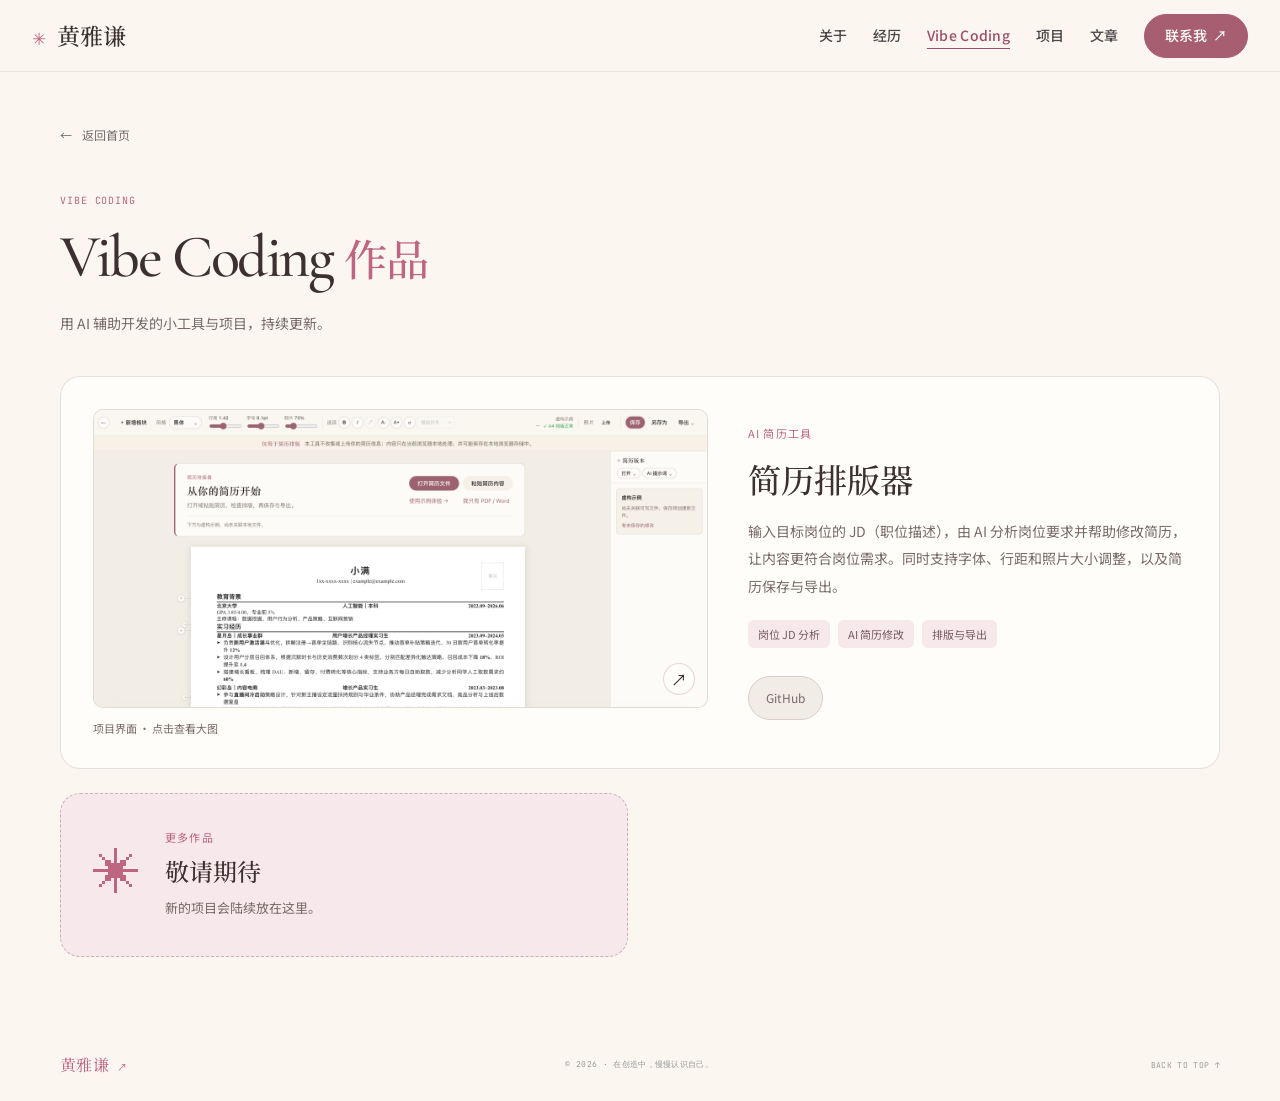
==== commit 97b6523d: "fix: clarify AI resume tool capabilities" ====
--- a/public/vibe-coding.html
+++ b/public/vibe-coding.html
@@ -4,7 +4,7 @@
     <meta charset="UTF-8" />
     <meta name="viewport" content="width=device-width, initial-scale=1" />
     <meta name="theme-color" content="#fbf7f0" />
-    <meta name="description" content="黄雅谦的 Vibe Coding 作品，展示用 AI 辅助开发的简历排版器与持续更新的小工具。" />
+    <meta name="description" content="黄雅谦的 Vibe Coding 作品，展示根据岗位 JD 进行 AI 分析与简历修改、支持排版与导出的简历工具，以及持续更新的小工具。" />
     <title>Vibe Coding 作品 — 黄雅谦</title>
     <link rel="preconnect" href="https://fonts.googleapis.com" />
     <link rel="preconnect" href="https://fonts.gstatic.com" crossorigin />
@@ -51,14 +51,14 @@
             <figcaption>项目界面 · 点击查看大图</figcaption>
           </figure>
           <div class="vibe-project-copy">
-            <p class="project-type">简历工具</p>
+            <p class="project-type">AI 简历工具</p>
             <h2 id="resume-title">简历排版器</h2>
-            <p>一个帮助编辑与排版简历的小工具。调整字体、行距和照片大小，检查排版，再保存与导出简历。</p>
+            <p>输入目标岗位的 JD（职位描述），由 AI 分析岗位要求并帮助修改简历，让内容更符合岗位需求。同时支持字体、行距和照片大小调整，以及简历保存与导出。</p>
             <div class="vibe-tags" aria-label="项目功能">
-              <span>内容编辑</span><span>排版调整</span><span>保存与导出</span>
+              <span>岗位 JD 分析</span><span>AI 简历修改</span><span>排版与导出</span>
             </div>
             <!-- 收到真实仓库地址后，将此禁用按钮替换为链接；不使用空地址或 # 占位。 -->
-            <button class="button vibe-github" type="button" disabled>GitHub <span>· 链接待补充</span></button>
+            <button class="button vibe-github" type="button" disabled>GitHub</button>
           </div>
         </article>
 
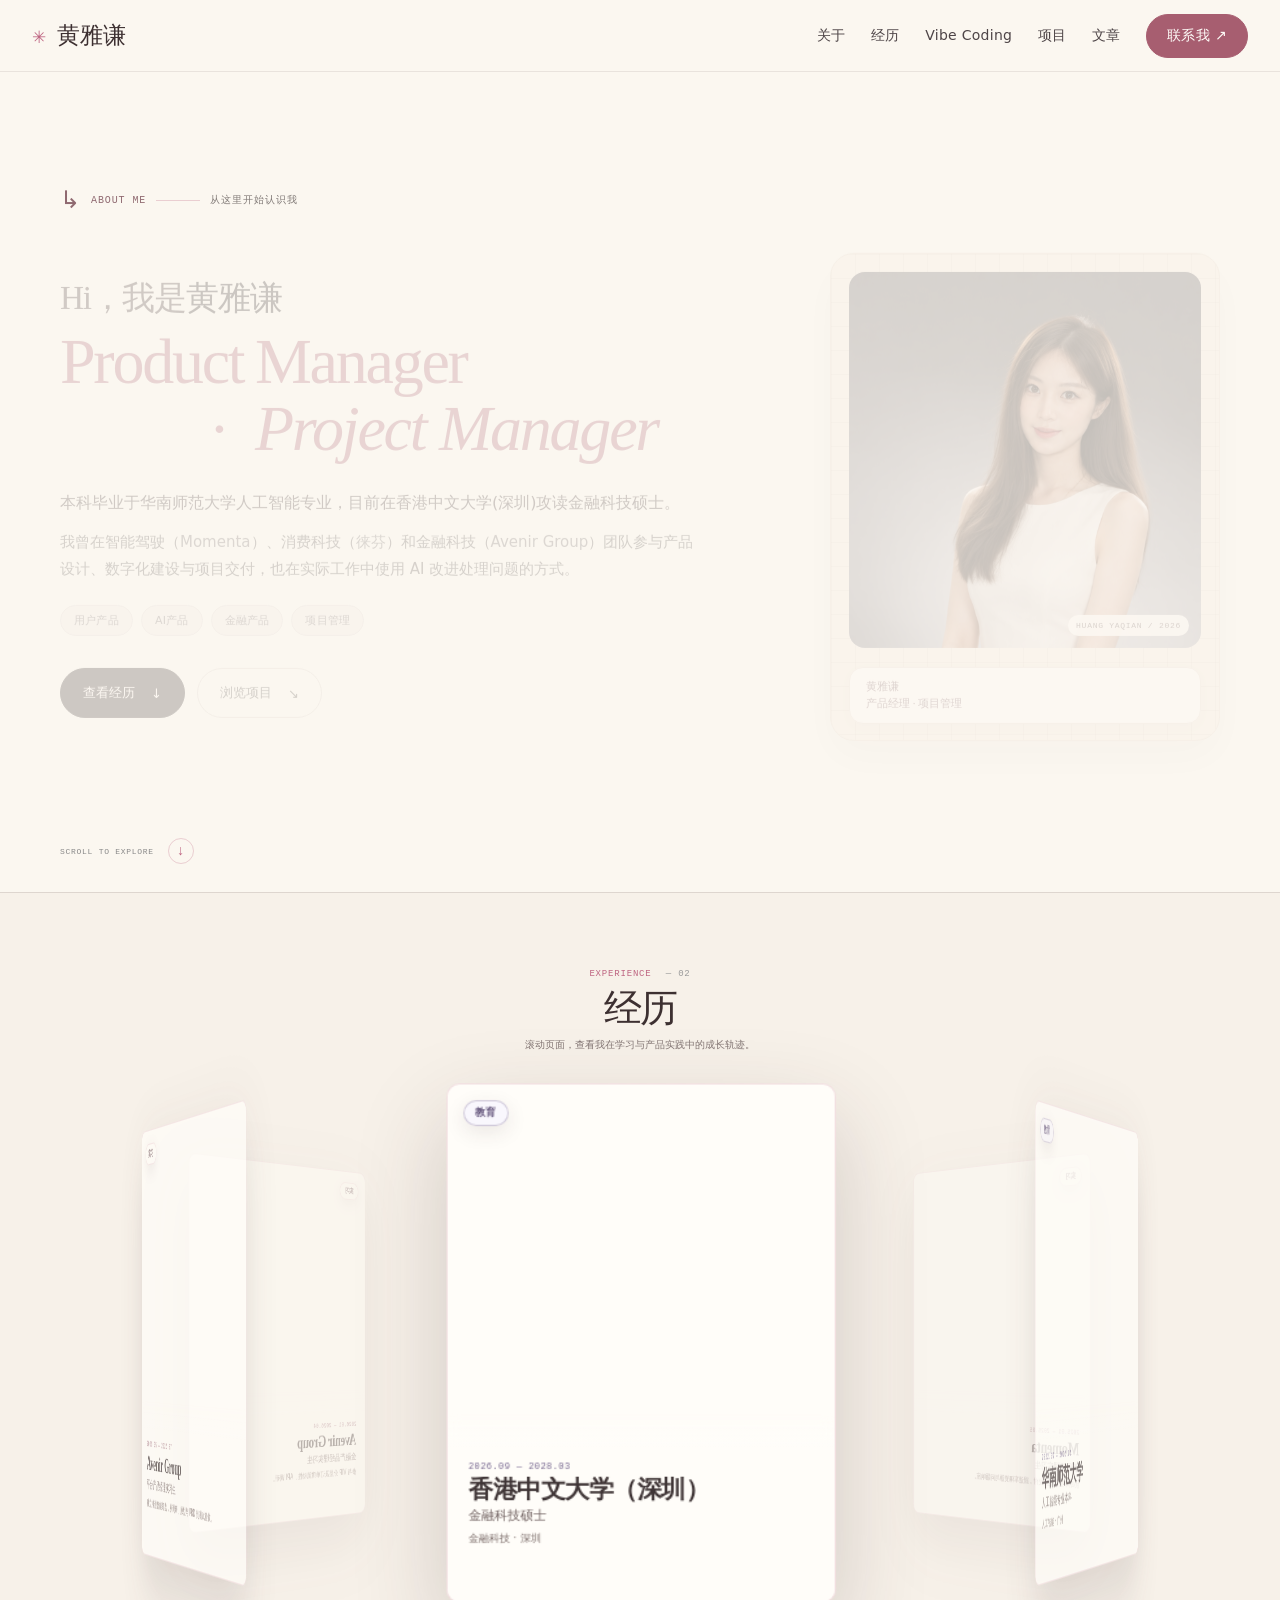
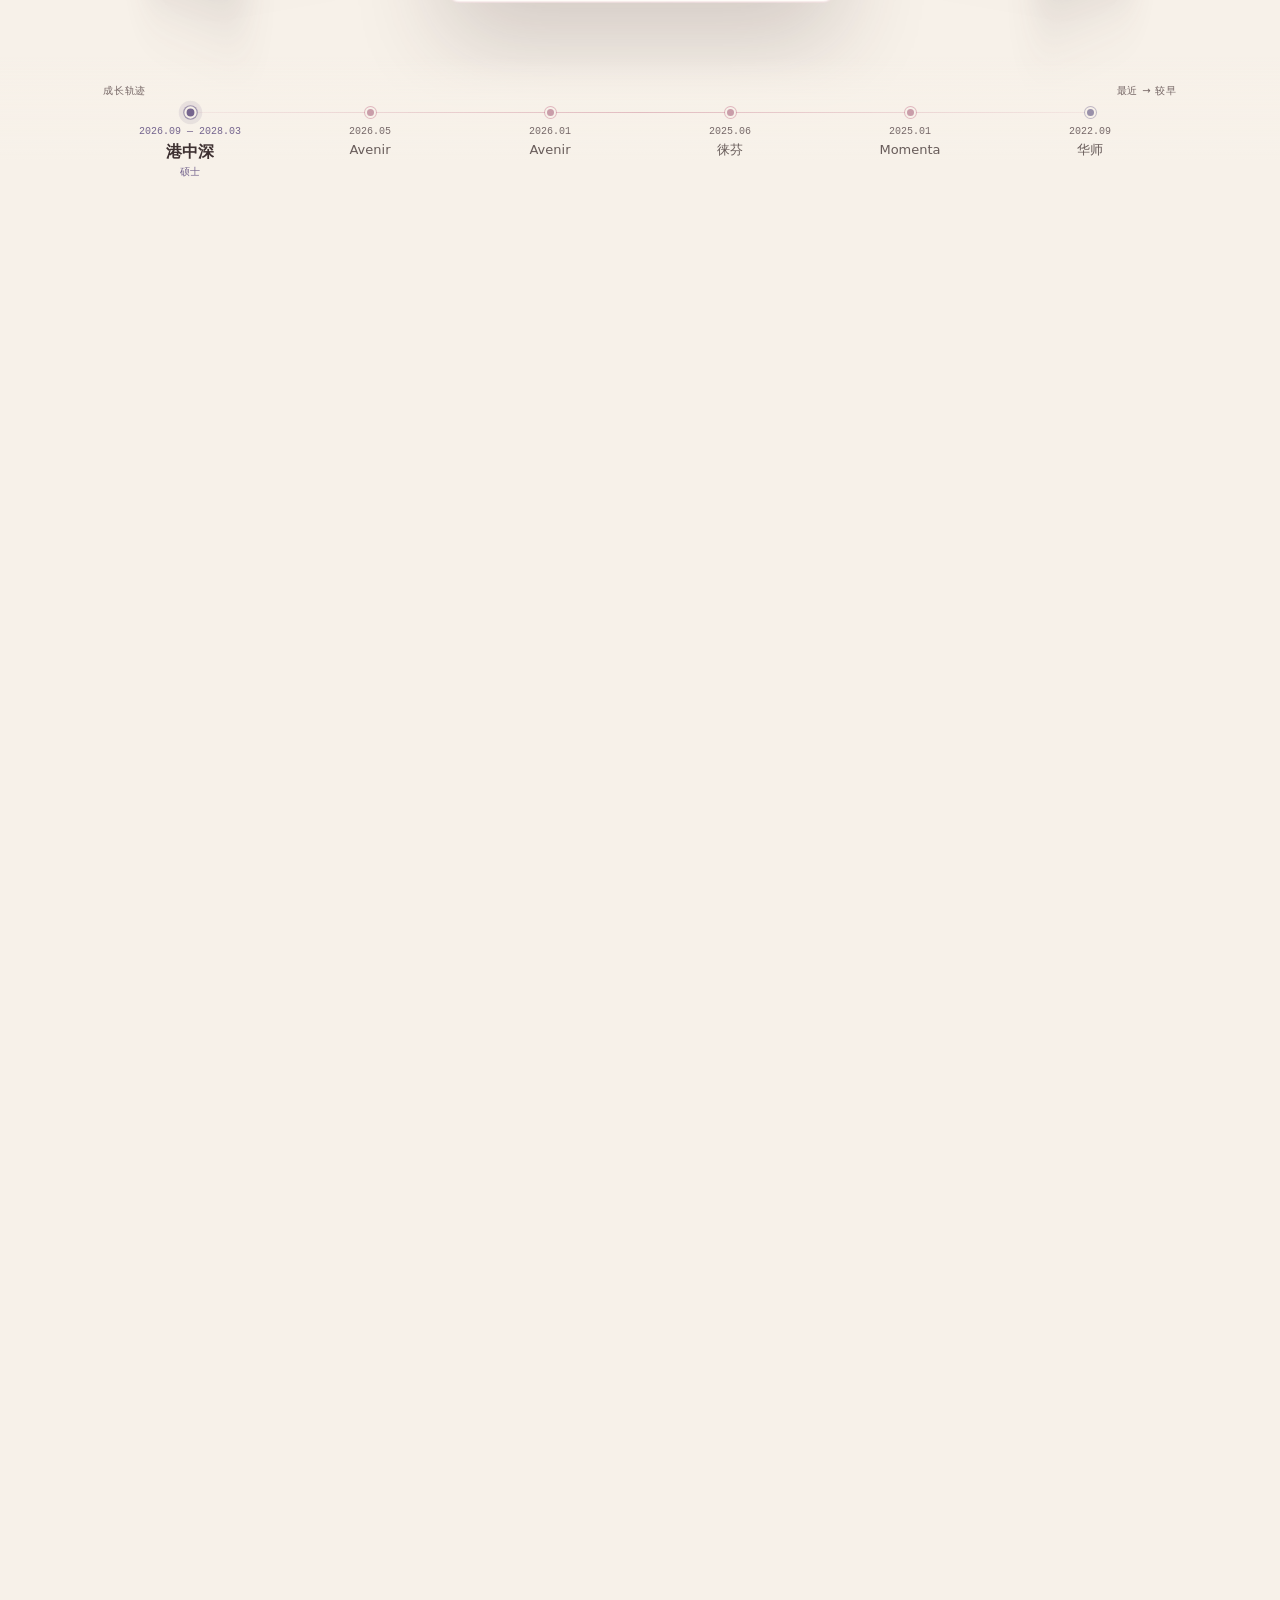
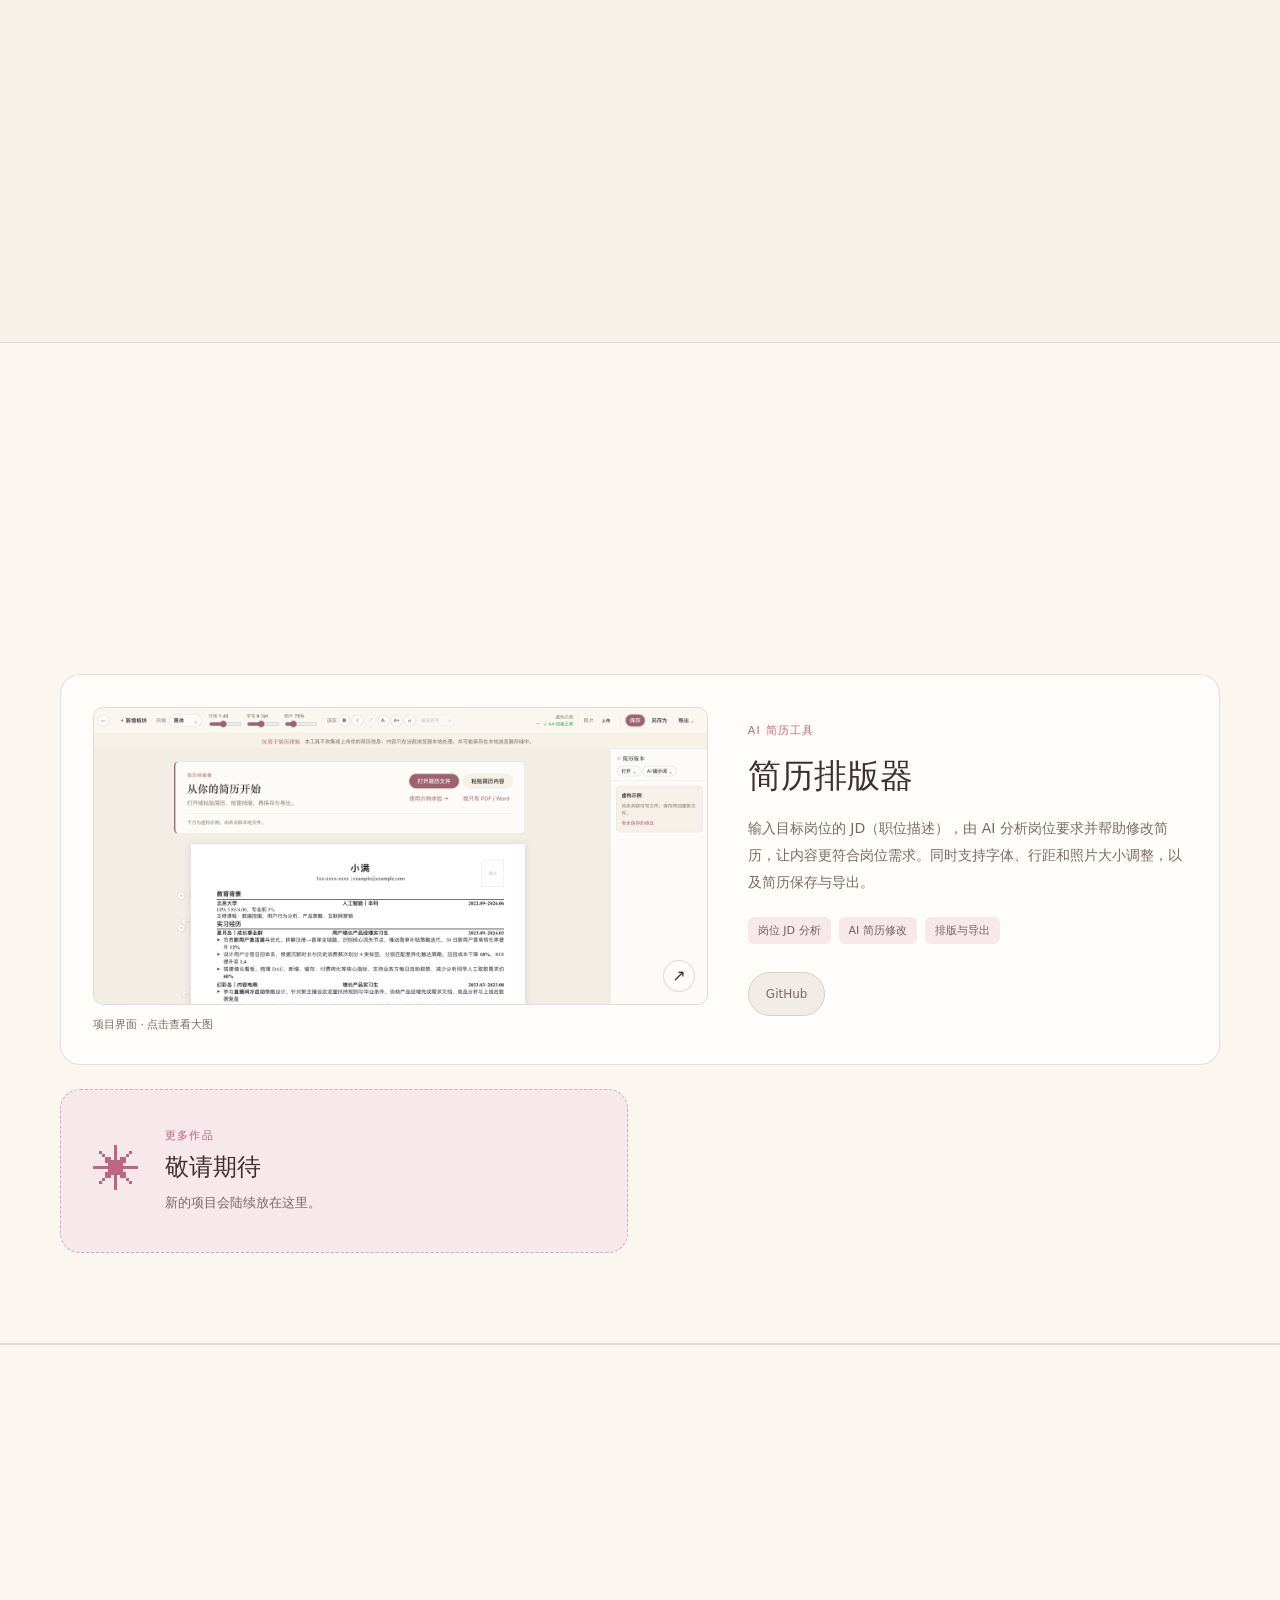
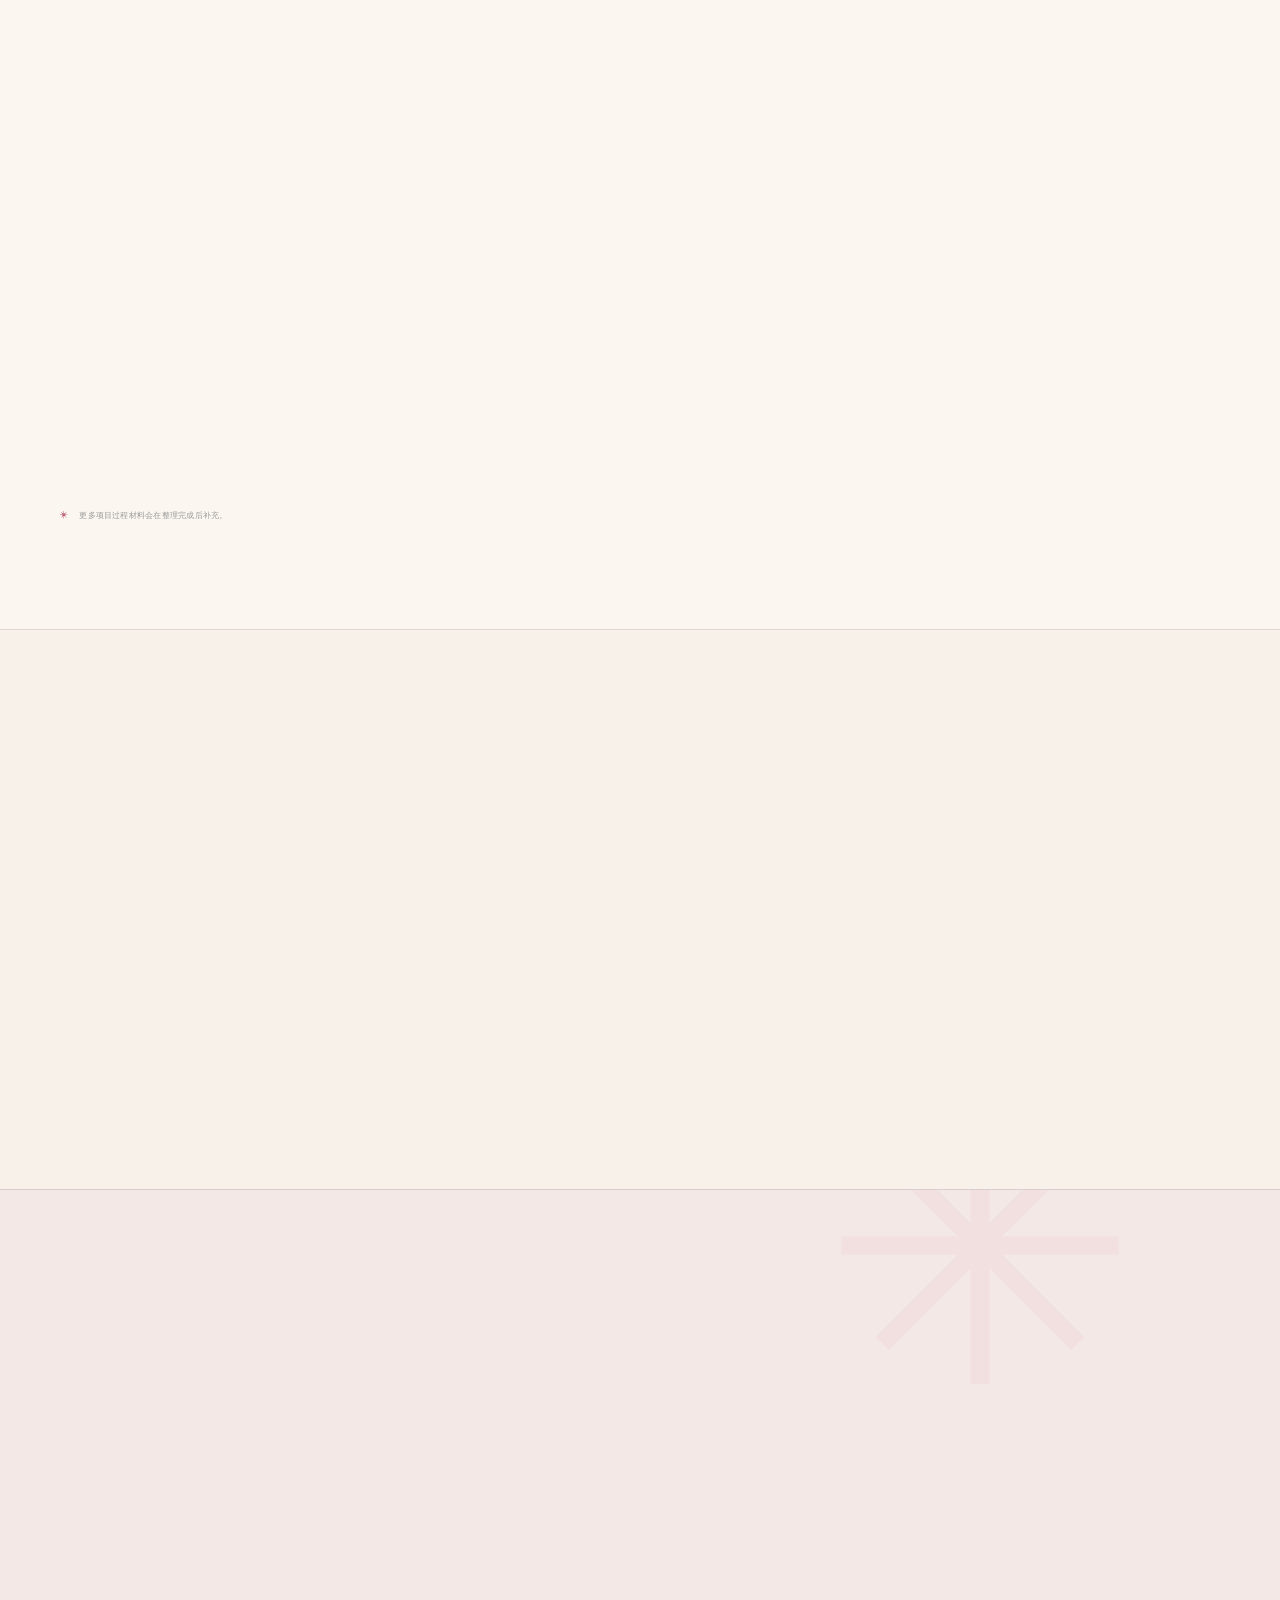
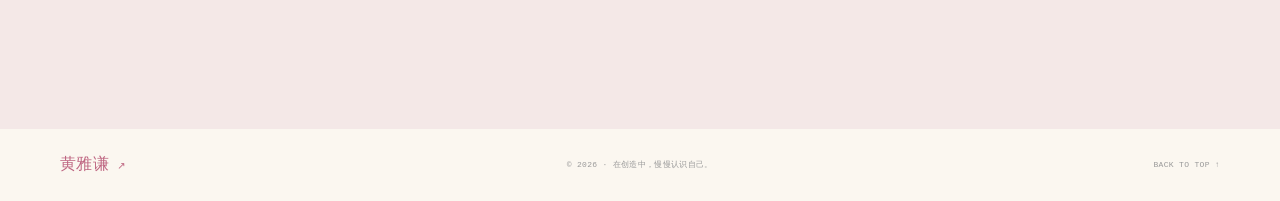
==== commit d1705855: "refactor: show vibe coding works in homepage scroll" ====
--- a/public/vibe-coding.html
+++ b/public/vibe-coding.html
@@ -3,90 +3,11 @@
   <head>
     <meta charset="UTF-8" />
     <meta name="viewport" content="width=device-width, initial-scale=1" />
-    <meta name="theme-color" content="#fbf7f0" />
-    <meta name="description" content="黄雅谦的 Vibe Coding 作品，展示根据岗位 JD 进行 AI 分析与简历修改、支持排版与导出的简历工具，以及持续更新的小工具。" />
+    <meta http-equiv="refresh" content="0; url=./index.html#ai-work" />
+    <link rel="canonical" href="https://hyq128.github.io/#ai-work" />
     <title>Vibe Coding 作品 — 黄雅谦</title>
-    <link rel="preconnect" href="https://fonts.googleapis.com" />
-    <link rel="preconnect" href="https://fonts.gstatic.com" crossorigin />
-    <link href="https://fonts.googleapis.com/css2?family=Cormorant+Garamond:ital,wght@0,400;0,500;0,600;1,500&family=JetBrains+Mono:wght@300;400;500&family=Noto+Sans+SC:wght@300;400;500;600&family=Noto+Serif+SC:wght@400;500;600&display=swap" rel="stylesheet" />
-    <link rel="stylesheet" href="./css/styles.css?v=20261003-role-color" />
-    <link rel="stylesheet" href="./css/vibe-coding.css?v=20261012" />
   </head>
   <body>
-    <a class="skip-link" href="#main">跳到正文</a>
-    <header class="site-header">
-      <a class="brand" href="./index.html#about" aria-label="回到首页关于我">
-        <span class="brand-mark" aria-hidden="true">✳</span>
-        <span class="brand-name">黄雅谦</span>
-      </a>
-      <button class="menu-toggle" type="button" aria-label="打开导航" aria-expanded="false" aria-controls="site-nav">
-        <span></span><span></span><span class="sr-only">打开导航</span>
-      </button>
-      <nav class="site-nav" id="site-nav" aria-label="主导航">
-        <a href="./index.html#about">关于</a>
-        <a href="./index.html#internships">经历</a>
-        <a href="./vibe-coding.html" aria-current="page">Vibe Coding</a>
-        <a href="./index.html#projects">项目</a>
-        <a href="./index.html#articles">文章</a>
-        <a class="nav-contact" href="./index.html#contact">联系我 <span aria-hidden="true">↗</span></a>
-      </nav>
-    </header>
-
-    <main class="vibe-page section-pad" id="main">
-      <a class="vibe-back" href="./index.html#ai-work"><span aria-hidden="true">←</span> 返回首页</a>
-      <div class="vibe-heading">
-        <p class="section-index">VIBE CODING</p>
-        <h1>Vibe Coding <em>作品</em></h1>
-        <p>用 AI 辅助开发的小工具与项目，持续更新。</p>
-      </div>
-
-      <section class="vibe-collection" aria-label="Vibe Coding 作品列表">
-        <!-- 新增真实项目时，在敬请期待卡片之前添加项目卡片。 -->
-        <article class="vibe-project" aria-labelledby="resume-title">
-          <figure class="vibe-project-figure">
-            <a class="vibe-screenshot" href="./assets/projects/resume-editor.png" target="_blank" rel="noopener noreferrer" aria-label="放大查看简历排版器截图" data-image-preview>
-              <img src="./assets/projects/resume-editor.png" alt="简历排版器界面：顶部可调整字体、行距和照片大小，中间显示虚构示例简历，右侧为简历版本栏" width="2912" height="1408" fetchpriority="high" />
-              <span class="vibe-zoom" aria-hidden="true">↗</span>
-            </a>
-            <figcaption>项目界面 · 点击查看大图</figcaption>
-          </figure>
-          <div class="vibe-project-copy">
-            <p class="project-type">AI 简历工具</p>
-            <h2 id="resume-title">简历排版器</h2>
-            <p>输入目标岗位的 JD（职位描述），由 AI 分析岗位要求并帮助修改简历，让内容更符合岗位需求。同时支持字体、行距和照片大小调整，以及简历保存与导出。</p>
-            <div class="vibe-tags" aria-label="项目功能">
-              <span>岗位 JD 分析</span><span>AI 简历修改</span><span>排版与导出</span>
-            </div>
-            <!-- 收到真实仓库地址后，将此禁用按钮替换为链接；不使用空地址或 # 占位。 -->
-            <button class="button vibe-github" type="button" disabled>GitHub</button>
-          </div>
-        </article>
-
-        <article class="vibe-coming" aria-labelledby="coming-title">
-          <span class="vibe-coming-mark" aria-hidden="true">✳</span>
-          <div>
-            <p class="project-type">更多作品</p>
-            <h2 id="coming-title">敬请期待</h2>
-            <p>新的项目会陆续放在这里。</p>
-          </div>
-        </article>
-      </section>
-    </main>
-
-    <dialog class="vibe-lightbox" aria-labelledby="preview-title">
-      <div class="vibe-lightbox-heading">
-        <h2 id="preview-title">简历排版器 · 项目界面</h2>
-        <button class="vibe-lightbox-close" type="button" autofocus>关闭 <span aria-hidden="true">×</span></button>
-      </div>
-      <img src="./assets/projects/resume-editor.png" alt="简历排版器的完整界面截图，使用虚构示例简历" width="2912" height="1408" />
-    </dialog>
-
-    <footer class="site-footer">
-      <a href="./index.html#about" class="footer-brand">黄雅谦 <span>↗</span></a>
-      <p>© <span id="year">2026</span> · 在创造中，慢慢认识自己。</p>
-      <a href="#main" class="back-top">BACK TO TOP ↑</a>
-    </footer>
-    <script src="./js/main.js?v=20260925-experience"></script>
-    <script src="./js/vibe-coding.js?v=20261012"></script>
+    <p><a href="./index.html#ai-work">查看首页的 Vibe Coding 作品</a></p>
   </body>
 </html>
